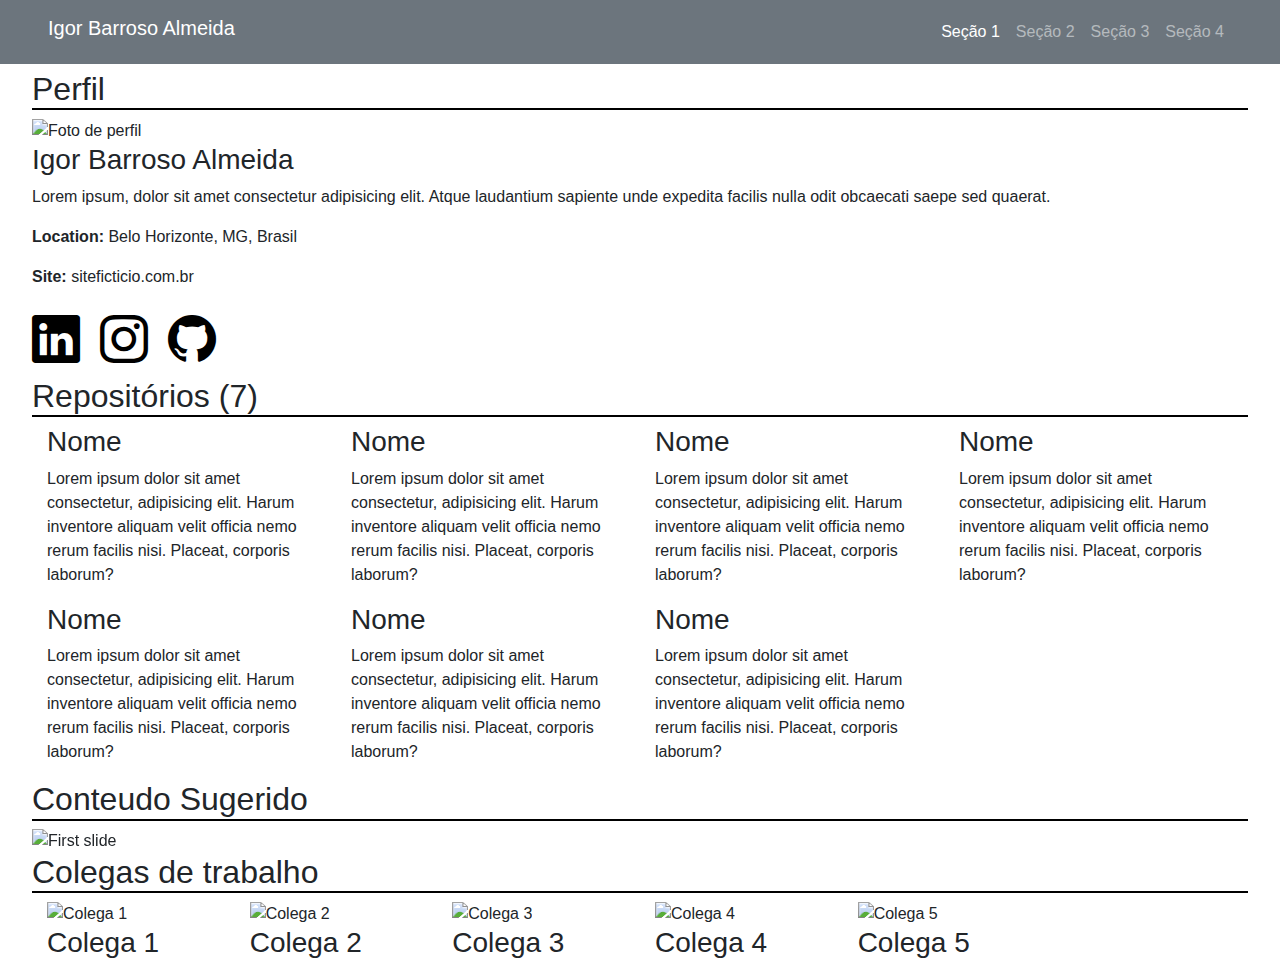
==== DIW/Trabalho_DIW/index.html @ 8259a817 "index trabalho 1 diw" ====
<!DOCTYPE html>
<html lang="pt-br">
<head>
    <meta charset="UTF-8">
    <meta name="viewport" content="width=device-width, initial-scale=1.0">
    <title>Trabalho 1 - DIW</title>


    <link rel="stylesheet" href="https://cdn.jsdelivr.net/npm/bootstrap@4.3.1/dist/css/bootstrap.min.css" integrity="sha384-ggOyR0iXCbMQv3Xipma34MD+dH/1fQ784/j6cY/iJTQUOhcWr7x9JvoRxT2MZw1T" crossorigin="anonymous">
    <link rel="stylesheet" href="assets/css/style.css">
    <link rel="stylesheet" href="https://cdn.jsdelivr.net/npm/bootstrap-icons@1.3.0/font/bootstrap-icons.css">
</head>
<body>
    <header>
        <nav class="navbar fixed-top navbar-expand-lg navbar-dark bg-secondary px-5">
            <h1 class="navbar-brand" href="#">Igor Barroso Almeida</h1>
            <button class="navbar-toggler" type="button" data-toggle="collapse" data-target="#navbarNav" aria-controls="navbarNav" aria-expanded="false" aria-label="Toggle navigation">
              <span class="navbar-toggler-icon"></span>
            </button>
            <div class="collapse navbar-collapse justify-content-end" id="navbarNav">
              <ul class="navbar-nav">
                <li class="nav-item active">
                  <a class="nav-link" href="#secao1">Seção 1</a>
                </li>
                <li class="nav-item">
                  <a class="nav-link" href="#secao2">Seção 2</a>
                </li>
                <li class="nav-item">
                  <a class="nav-link" href="#secao3">Seção 3</a>
                </li>
                <li class="nav-item">
                  <a class="nav-link" href="#secao4">Seção 4</a>
                </li>
              </ul>
            </div>
          </nav>
    </header>

    <main>
        <section id="secao1">
            <h2>Perfil</h2>
            <div class="imagem_perfil">
                <img src="assets/image/imagem1" alt="Foto de perfil">
            </div>
            <div class="detalhes_perfil">
                <h3>Igor Barroso Almeida</h3>
                <p>Lorem ipsum, dolor sit amet consectetur adipisicing elit. Atque laudantium sapiente unde expedita facilis nulla odit obcaecati saepe sed quaerat.</p>
                <p><span>Location: </span> Belo Horizonte, MG, Brasil</p>
                <p><span>Site: </span> siteficticio.com.br</p>
                <div class="redes_sociais">
                    <a href="https://www.linkedin.com/in/igor-barroso-almeida-826a2025b/"><i class="bi bi-linkedin"></i></a>
                    <a href=""><i class="bi bi-instagram"></i></a>
                    <a href="https://github.com/IgorBarrosoAlmeida"><i class="bi bi-github"></i></a>
                </div>
            </div>
        </section>

        <section id="secao2">
            <h2>Repositórios (7)</h2>
            <div class="container-fluid">
                <div class="row">
                    <div class="col-3"><h3>Nome</h3> <p>Lorem ipsum dolor sit amet consectetur, adipisicing elit. Harum inventore aliquam velit officia nemo rerum facilis nisi. Placeat, corporis laborum?</p></div>
                    <div class="col-3"><h3>Nome</h3> <p>Lorem ipsum dolor sit amet consectetur, adipisicing elit. Harum inventore aliquam velit officia nemo rerum facilis nisi. Placeat, corporis laborum?</p></div>
                    <div class="col-3"><h3>Nome</h3> <p>Lorem ipsum dolor sit amet consectetur, adipisicing elit. Harum inventore aliquam velit officia nemo rerum facilis nisi. Placeat, corporis laborum?</p></div>
                    <div class="col-3"><h3>Nome</h3> <p>Lorem ipsum dolor sit amet consectetur, adipisicing elit. Harum inventore aliquam velit officia nemo rerum facilis nisi. Placeat, corporis laborum?</p></div>
                    <div class="col-3"><h3>Nome</h3> <p>Lorem ipsum dolor sit amet consectetur, adipisicing elit. Harum inventore aliquam velit officia nemo rerum facilis nisi. Placeat, corporis laborum?</p></div>
                    <div class="col-3"><h3>Nome</h3> <p>Lorem ipsum dolor sit amet consectetur, adipisicing elit. Harum inventore aliquam velit officia nemo rerum facilis nisi. Placeat, corporis laborum?</p></div>
                    <div class="col-3"><h3>Nome</h3> <p>Lorem ipsum dolor sit amet consectetur, adipisicing elit. Harum inventore aliquam velit officia nemo rerum facilis nisi. Placeat, corporis laborum?</p></div>
                </div>
            </div>
        </section>


        <section id="secao3">
            <h2>Conteudo Sugerido</h2>
            <div id="carouselExampleControls" class="carousel slide" data-ride="carousel">
                <div class="carousel-inner">
                  <div class="carousel-item active">
                    <img class="d-block w-100" src="http://source.unsplash.com/random/900x350" alt="First slide">
                  </div>
                  <div class="carousel-item">
                    <img class="d-block w-100" src="http://source.unsplash.com/random/900x350" alt="Second slide">
                  </div>
                  <div class="carousel-item">
                    <img class="d-block w-100" src="http://source.unsplash.com/random/900x350" alt="Third slide">
                  </div>
                </div>
                <a class="carousel-control-prev" href="#carouselExampleControls" role="button" data-slide="prev">
                  <span class="carousel-control-prev-icon" aria-hidden="true"></span>
                  <span class="sr-only">Previous</span>
                </a>
                <a class="carousel-control-next" href="#carouselExampleControls" role="button" data-slide="next">
                  <span class="carousel-control-next-icon" aria-hidden="true"></span>
                  <span class="sr-only">Next</span>
                </a>
              </div>
        </section>
       
        <section id="secao4">
            <h2>Colegas de trabalho</h2>
            <div class="container-fluid">
                <div class="row">
                    <div class="colega col-2">
                        <img src="" alt="Colega 1">
                        <h3>Colega 1</h3>
                    </div>
                    <div class="colega col-2">
                        <img src="" alt="Colega 2">
                        <h3>Colega 2</h3>
                    </div>
                    <div class="colega col-2">
                        <img src="" alt="Colega 3">
                        <h3>Colega 3</h3>
                    </div>
                    <div class="colega col-2">
                        <img src="" alt="Colega 4">
                        <h3>Colega 4</h3>
                    </div>
                    <div class="colega col-2">
                        <img src="" alt="Colega 5">
                        <h3>Colega 5</h3>
                    </div>
                </div>
            </div>

        </section>
    </main>


   


    <script src="https://code.jquery.com/jquery-3.3.1.slim.min.js" integrity="sha384-q8i/X+965DzO0rT7abK41JStQIAqVgRVzpbzo5smXKp4YfRvH+8abtTE1Pi6jizo" crossorigin="anonymous"></script>
    <script src="https://cdn.jsdelivr.net/npm/popper.js@1.14.7/dist/umd/popper.min.js" integrity="sha384-UO2eT0CpHqdSJQ6hJty5KVphtPhzWj9WO1clHTMGa3JDZwrnQq4sF86dIHNDz0W1" crossorigin="anonymous"></script>
    <script src="https://cdn.jsdelivr.net/npm/bootstrap@4.3.1/dist/js/bootstrap.min.js" integrity="sha384-JjSmVgyd0p3pXB1rRibZUAYoIIy6OrQ6VrjIEaFf/nJGzIxFDsf4x0xIM+B07jRM" crossorigin="anonymous"></script>
</body>
</html>
---- DIW/Trabalho_DIW/assets/css/style.css ----
/* Estilizações gerais */
main {
    margin-top: 70px;
    width: 95%;
    margin-left: 2.5%;
}

/* Estilização da primeira seção */
h2 {
    font-size: 32px;
    border-bottom: 2px solid black;
}


.imagem_perfil {
    display: inline-block;
    width: 25%;
}


.detalhes_perfil {
    display: inline-block;
    vertical-align: top;
}


.detalhes_perfil span{
    font-weight: bold;
}


.redes_sociais{
    font-size: 48px;
    display: flex;
    gap: 20px;
    color: black;
}

.redes_sociais a {
    color: black;
}
.redes_sociais a:hover {
    color: gray;
}


/* Estilização da segunda seção */
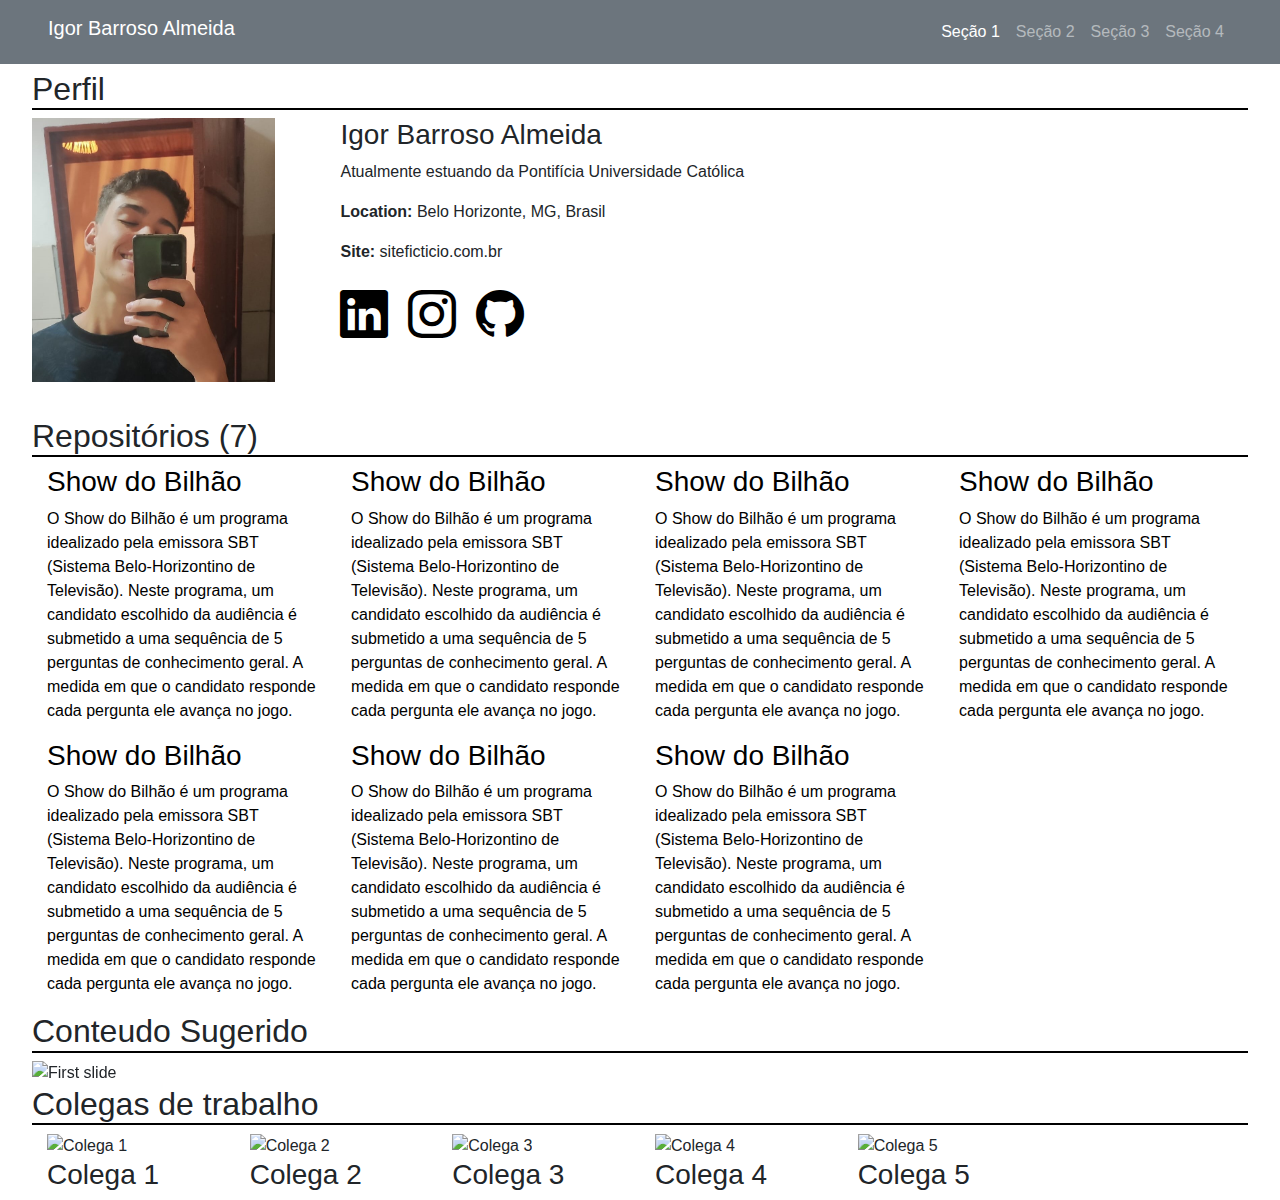
==== commit aeda2f4b: "subindo parte do trabalho de diw" ====
--- a/DIW/Trabalho_DIW/index.html
+++ b/DIW/Trabalho_DIW/index.html
@@ -7,9 +7,9 @@
 
 
     <link rel="stylesheet" href="https://cdn.jsdelivr.net/npm/bootstrap@4.3.1/dist/css/bootstrap.min.css" integrity="sha384-ggOyR0iXCbMQv3Xipma34MD+dH/1fQ784/j6cY/iJTQUOhcWr7x9JvoRxT2MZw1T" crossorigin="anonymous">
+    <link rel="stylesheet" href="https://cdn.jsdelivr.net/npm/bootstrap-icons@1.3.0/font/bootstrap-icons.css">
     <link rel="stylesheet" href="assets/css/style.css">
-    <link rel="stylesheet" href="https://cdn.jsdelivr.net/npm/bootstrap-icons@1.3.0/font/bootstrap-icons.css">
-</head>
+  </head>
 <body>
     <header>
         <nav class="navbar fixed-top navbar-expand-lg navbar-dark bg-secondary px-5">
@@ -40,11 +40,11 @@
         <section id="secao1">
             <h2>Perfil</h2>
             <div class="imagem_perfil">
-                <img src="assets/image/imagem1" alt="Foto de perfil">
+                <img src="assets/image/pefil.jpeg" alt="Foto de perfil">
             </div>
             <div class="detalhes_perfil">
                 <h3>Igor Barroso Almeida</h3>
-                <p>Lorem ipsum, dolor sit amet consectetur adipisicing elit. Atque laudantium sapiente unde expedita facilis nulla odit obcaecati saepe sed quaerat.</p>
+                <p>Atualmente estuando da Pontifícia Universidade Católica</p>
                 <p><span>Location: </span> Belo Horizonte, MG, Brasil</p>
                 <p><span>Site: </span> siteficticio.com.br</p>
                 <div class="redes_sociais">
@@ -58,14 +58,28 @@
         <section id="secao2">
             <h2>Repositórios (7)</h2>
             <div class="container-fluid">
-                <div class="row">
-                    <div class="col-3"><h3>Nome</h3> <p>Lorem ipsum dolor sit amet consectetur, adipisicing elit. Harum inventore aliquam velit officia nemo rerum facilis nisi. Placeat, corporis laborum?</p></div>
-                    <div class="col-3"><h3>Nome</h3> <p>Lorem ipsum dolor sit amet consectetur, adipisicing elit. Harum inventore aliquam velit officia nemo rerum facilis nisi. Placeat, corporis laborum?</p></div>
-                    <div class="col-3"><h3>Nome</h3> <p>Lorem ipsum dolor sit amet consectetur, adipisicing elit. Harum inventore aliquam velit officia nemo rerum facilis nisi. Placeat, corporis laborum?</p></div>
-                    <div class="col-3"><h3>Nome</h3> <p>Lorem ipsum dolor sit amet consectetur, adipisicing elit. Harum inventore aliquam velit officia nemo rerum facilis nisi. Placeat, corporis laborum?</p></div>
-                    <div class="col-3"><h3>Nome</h3> <p>Lorem ipsum dolor sit amet consectetur, adipisicing elit. Harum inventore aliquam velit officia nemo rerum facilis nisi. Placeat, corporis laborum?</p></div>
-                    <div class="col-3"><h3>Nome</h3> <p>Lorem ipsum dolor sit amet consectetur, adipisicing elit. Harum inventore aliquam velit officia nemo rerum facilis nisi. Placeat, corporis laborum?</p></div>
-                    <div class="col-3"><h3>Nome</h3> <p>Lorem ipsum dolor sit amet consectetur, adipisicing elit. Harum inventore aliquam velit officia nemo rerum facilis nisi. Placeat, corporis laborum?</p></div>
+                <div class="row repositorios">
+                    <a href="repo.html" target="_blank" class="col-3">
+                      <div><h3>Show do Bilhão</h3> <p>O Show do Bilhão é um programa idealizado pela emissora SBT (Sistema Belo-Horizontino de Televisão). Neste programa, um candidato escolhido da audiência é submetido a uma sequência de 5 perguntas de conhecimento geral. A medida em que o candidato responde cada pergunta ele avança no jogo.</p></div>
+                    </a>
+                    <a href="repo.html" target="_blank" class="col-3">
+                      <div><h3>Show do Bilhão</h3> <p>O Show do Bilhão é um programa idealizado pela emissora SBT (Sistema Belo-Horizontino de Televisão). Neste programa, um candidato escolhido da audiência é submetido a uma sequência de 5 perguntas de conhecimento geral. A medida em que o candidato responde cada pergunta ele avança no jogo.</p></div>
+                    </a>
+                    <a href="repo.html" target="_blank" class="col-3">
+                      <div><h3>Show do Bilhão</h3> <p>O Show do Bilhão é um programa idealizado pela emissora SBT (Sistema Belo-Horizontino de Televisão). Neste programa, um candidato escolhido da audiência é submetido a uma sequência de 5 perguntas de conhecimento geral. A medida em que o candidato responde cada pergunta ele avança no jogo.</p></div>
+                    </a>
+                    <a href="repo.html" target="_blank" class="col-3">
+                      <div><h3>Show do Bilhão</h3> <p>O Show do Bilhão é um programa idealizado pela emissora SBT (Sistema Belo-Horizontino de Televisão). Neste programa, um candidato escolhido da audiência é submetido a uma sequência de 5 perguntas de conhecimento geral. A medida em que o candidato responde cada pergunta ele avança no jogo.</p></div>
+                    </a>
+                    <a href="repo.html" target="_blank" class="col-3">
+                      <div><h3>Show do Bilhão</h3> <p>O Show do Bilhão é um programa idealizado pela emissora SBT (Sistema Belo-Horizontino de Televisão). Neste programa, um candidato escolhido da audiência é submetido a uma sequência de 5 perguntas de conhecimento geral. A medida em que o candidato responde cada pergunta ele avança no jogo.</p></div>
+                    </a>
+                    <a href="repo.html" target="_blank" class="col-3">
+                      <div><h3>Show do Bilhão</h3> <p>O Show do Bilhão é um programa idealizado pela emissora SBT (Sistema Belo-Horizontino de Televisão). Neste programa, um candidato escolhido da audiência é submetido a uma sequência de 5 perguntas de conhecimento geral. A medida em que o candidato responde cada pergunta ele avança no jogo.</p></div>
+                    </a>
+                    <a href="repo.html" target="_blank" class="col-3">
+                      <div><h3>Show do Bilhão</h3> <p>O Show do Bilhão é um programa idealizado pela emissora SBT (Sistema Belo-Horizontino de Televisão). Neste programa, um candidato escolhido da audiência é submetido a uma sequência de 5 perguntas de conhecimento geral. A medida em que o candidato responde cada pergunta ele avança no jogo.</p></div>
+                    </a>
                 </div>
             </div>
         </section>
--- a/DIW/Trabalho_DIW/assets/css/style.css
+++ b/DIW/Trabalho_DIW/assets/css/style.css
@@ -6,17 +6,23 @@
 }
 
 /* Estilização da primeira seção */
+#secao1 {
+    margin-bottom: 35px;
+}
+
 h2 {
     font-size: 32px;
     border-bottom: 2px solid black;
 }
-
 
 .imagem_perfil {
     display: inline-block;
     width: 25%;
 }
 
+.imagem_perfil img {
+    width: 80%;
+}
 
 .detalhes_perfil {
     display: inline-block;
@@ -43,5 +49,9 @@
     color: gray;
 }
 
+/* Estilização da segunda seção */
+.repositorios a {
+    color: black;
+}
 
-/* Estilização da segunda seção */
+/* Estilização da página de repositório */
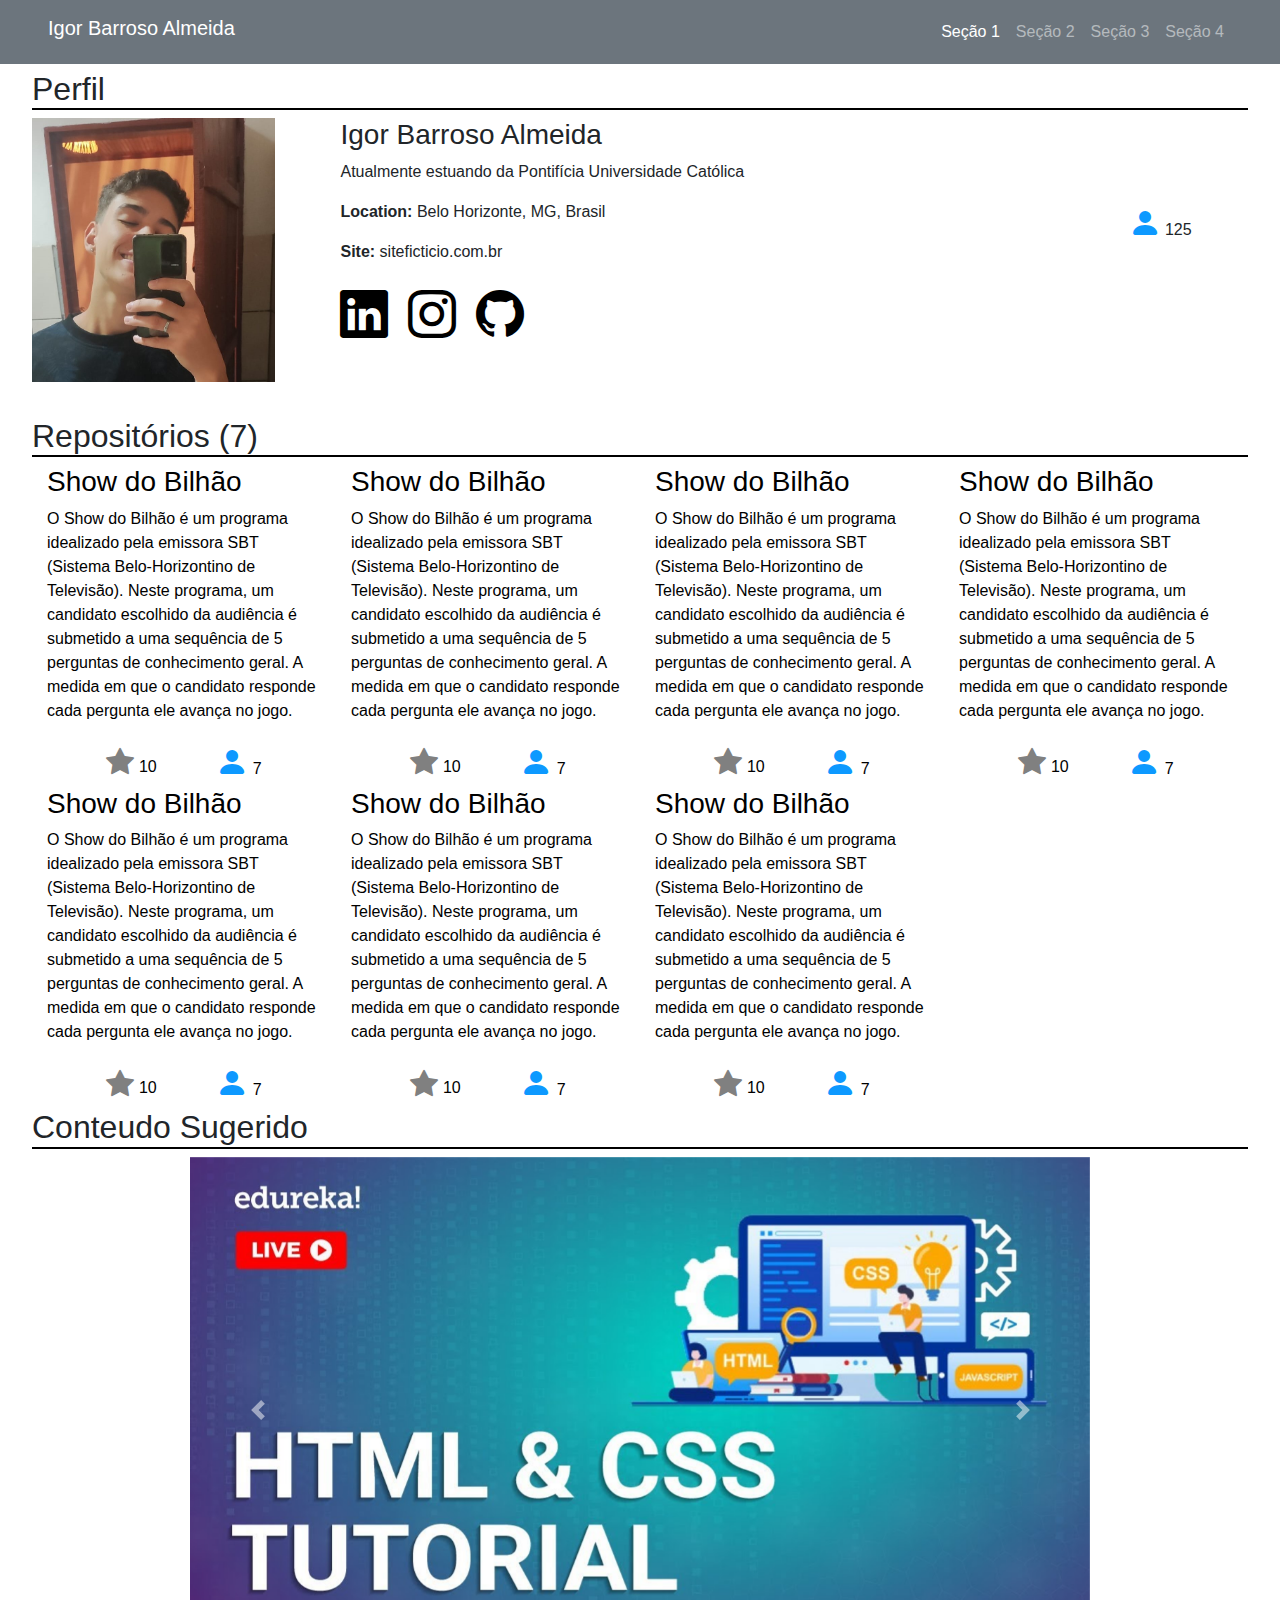
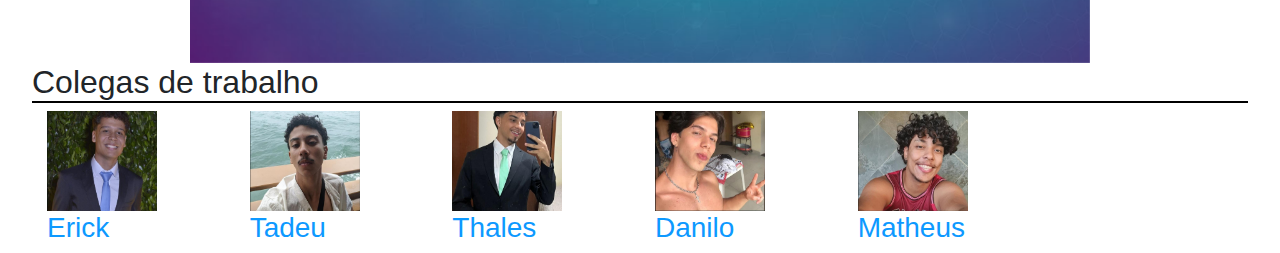
==== commit 45140d87: "termino do trabalho 1 de diw" ====
--- a/DIW/Trabalho_DIW/index.html
+++ b/DIW/Trabalho_DIW/index.html
@@ -45,8 +45,15 @@
             <div class="detalhes_perfil">
                 <h3>Igor Barroso Almeida</h3>
                 <p>Atualmente estuando da Pontifícia Universidade Católica</p>
-                <p><span>Location: </span> Belo Horizonte, MG, Brasil</p>
-                <p><span>Site: </span> siteficticio.com.br</p>
+                <div class="info">
+                  <div>
+                    <p><span>Location: </span> Belo Horizonte, MG, Brasil</p>
+                    <p><span>Site: </span> siteficticio.com.br</p>
+                  </div>
+                  
+                  <div><i class="bi bi-person-fill"></i> 125</div>
+                </div>
+                
                 <div class="redes_sociais">
                     <a href="https://www.linkedin.com/in/igor-barroso-almeida-826a2025b/"><i class="bi bi-linkedin"></i></a>
                     <a href=""><i class="bi bi-instagram"></i></a>
@@ -59,44 +66,92 @@
             <h2>Repositórios (7)</h2>
             <div class="container-fluid">
                 <div class="row repositorios">
-                    <a href="repo.html" target="_blank" class="col-3">
-                      <div><h3>Show do Bilhão</h3> <p>O Show do Bilhão é um programa idealizado pela emissora SBT (Sistema Belo-Horizontino de Televisão). Neste programa, um candidato escolhido da audiência é submetido a uma sequência de 5 perguntas de conhecimento geral. A medida em que o candidato responde cada pergunta ele avança no jogo.</p></div>
-                    </a>
-                    <a href="repo.html" target="_blank" class="col-3">
-                      <div><h3>Show do Bilhão</h3> <p>O Show do Bilhão é um programa idealizado pela emissora SBT (Sistema Belo-Horizontino de Televisão). Neste programa, um candidato escolhido da audiência é submetido a uma sequência de 5 perguntas de conhecimento geral. A medida em que o candidato responde cada pergunta ele avança no jogo.</p></div>
-                    </a>
-                    <a href="repo.html" target="_blank" class="col-3">
-                      <div><h3>Show do Bilhão</h3> <p>O Show do Bilhão é um programa idealizado pela emissora SBT (Sistema Belo-Horizontino de Televisão). Neste programa, um candidato escolhido da audiência é submetido a uma sequência de 5 perguntas de conhecimento geral. A medida em que o candidato responde cada pergunta ele avança no jogo.</p></div>
-                    </a>
-                    <a href="repo.html" target="_blank" class="col-3">
-                      <div><h3>Show do Bilhão</h3> <p>O Show do Bilhão é um programa idealizado pela emissora SBT (Sistema Belo-Horizontino de Televisão). Neste programa, um candidato escolhido da audiência é submetido a uma sequência de 5 perguntas de conhecimento geral. A medida em que o candidato responde cada pergunta ele avança no jogo.</p></div>
-                    </a>
-                    <a href="repo.html" target="_blank" class="col-3">
-                      <div><h3>Show do Bilhão</h3> <p>O Show do Bilhão é um programa idealizado pela emissora SBT (Sistema Belo-Horizontino de Televisão). Neste programa, um candidato escolhido da audiência é submetido a uma sequência de 5 perguntas de conhecimento geral. A medida em que o candidato responde cada pergunta ele avança no jogo.</p></div>
-                    </a>
-                    <a href="repo.html" target="_blank" class="col-3">
-                      <div><h3>Show do Bilhão</h3> <p>O Show do Bilhão é um programa idealizado pela emissora SBT (Sistema Belo-Horizontino de Televisão). Neste programa, um candidato escolhido da audiência é submetido a uma sequência de 5 perguntas de conhecimento geral. A medida em que o candidato responde cada pergunta ele avança no jogo.</p></div>
-                    </a>
-                    <a href="repo.html" target="_blank" class="col-3">
-                      <div><h3>Show do Bilhão</h3> <p>O Show do Bilhão é um programa idealizado pela emissora SBT (Sistema Belo-Horizontino de Televisão). Neste programa, um candidato escolhido da audiência é submetido a uma sequência de 5 perguntas de conhecimento geral. A medida em que o candidato responde cada pergunta ele avança no jogo.</p></div>
-                    </a>
-                </div>
-            </div>
-        </section>
-
+                    <a href="repo.html" target="_blank" class="col-sm-12 col-md-3">
+                      <div>
+                        <h3>Show do Bilhão</h3>
+                        <p>O Show do Bilhão é um programa idealizado pela emissora SBT (Sistema Belo-Horizontino de Televisão). Neste programa, um candidato escolhido da audiência é submetido a uma sequência de 5 perguntas de conhecimento geral. A medida em que o candidato responde cada pergunta ele avança no jogo.</p>
+                        <div class="icons">
+                          <div><i class="bi bi-star-fill"></i> 10</div>
+                          <div><i class="bi bi-person-fill"></i> 7</div>
+                        </div>
+                      </div>
+                    </a>
+                    <a href="repo.html" target="_blank" class="col-sm-12 col-md-3">
+                      <div>
+                        <h3>Show do Bilhão</h3>
+                        <p>O Show do Bilhão é um programa idealizado pela emissora SBT (Sistema Belo-Horizontino de Televisão). Neste programa, um candidato escolhido da audiência é submetido a uma sequência de 5 perguntas de conhecimento geral. A medida em que o candidato responde cada pergunta ele avança no jogo.</p>
+                        <div class="icons">
+                          <div><i class="bi bi-star-fill"></i> 10</div>
+                          <div><i class="bi bi-person-fill"></i> 7</div>
+                        </div>
+                      </div>
+                    </a>
+                    <a href="repo.html" target="_blank" class="col-sm-12 col-md-3">
+                      <div>
+                        <h3>Show do Bilhão</h3>
+                        <p>O Show do Bilhão é um programa idealizado pela emissora SBT (Sistema Belo-Horizontino de Televisão). Neste programa, um candidato escolhido da audiência é submetido a uma sequência de 5 perguntas de conhecimento geral. A medida em que o candidato responde cada pergunta ele avança no jogo.</p>
+                        <div class="icons">
+                          <div><i class="bi bi-star-fill"></i> 10</div>
+                          <div><i class="bi bi-person-fill"></i> 7</div>
+                        </div>
+                      </div>
+                    </a>
+                    <a href="repo.html" target="_blank" class="col-sm-12 col-md-3">
+                      <div>
+                        <h3>Show do Bilhão</h3>
+                        <p>O Show do Bilhão é um programa idealizado pela emissora SBT (Sistema Belo-Horizontino de Televisão). Neste programa, um candidato escolhido da audiência é submetido a uma sequência de 5 perguntas de conhecimento geral. A medida em que o candidato responde cada pergunta ele avança no jogo.</p>
+                        <div class="icons">
+                          <div><i class="bi bi-star-fill"></i> 10</div>
+                          <div><i class="bi bi-person-fill"></i> 7</div>
+                        </div>
+                      </div>
+                    </a>
+                    <a href="repo.html" target="_blank" class="col-sm-12 col-md-3">
+                      <div>
+                        <h3>Show do Bilhão</h3>
+                        <p>O Show do Bilhão é um programa idealizado pela emissora SBT (Sistema Belo-Horizontino de Televisão). Neste programa, um candidato escolhido da audiência é submetido a uma sequência de 5 perguntas de conhecimento geral. A medida em que o candidato responde cada pergunta ele avança no jogo.</p>
+                        <div class="icons">
+                          <div><i class="bi bi-star-fill"></i> 10</div>
+                          <div><i class="bi bi-person-fill"></i> 7</div>
+                        </div>
+                      </div>
+                    </a>
+                    <a href="repo.html" target="_blank" class="col-sm-12 col-md-3">
+                      <div>
+                        <h3>Show do Bilhão</h3>
+                        <p>O Show do Bilhão é um programa idealizado pela emissora SBT (Sistema Belo-Horizontino de Televisão). Neste programa, um candidato escolhido da audiência é submetido a uma sequência de 5 perguntas de conhecimento geral. A medida em que o candidato responde cada pergunta ele avança no jogo.</p>
+                        <div class="icons">
+                          <div><i class="bi bi-star-fill"></i> 10</div>
+                          <div><i class="bi bi-person-fill"></i> 7</div>
+                        </div>
+                      </div>
+                    </a>
+                    <a href="repo.html" target="_blank" class="col-sm-12 col-md-3">
+                      <div>
+                        <h3>Show do Bilhão</h3>
+                        <p>O Show do Bilhão é um programa idealizado pela emissora SBT (Sistema Belo-Horizontino de Televisão). Neste programa, um candidato escolhido da audiência é submetido a uma sequência de 5 perguntas de conhecimento geral. A medida em que o candidato responde cada pergunta ele avança no jogo.</p>
+                        <div class="icons">
+                          <div><i class="bi bi-star-fill"></i> 10</div>
+                          <div><i class="bi bi-person-fill"></i> 7</div>
+                        </div>
+                      </div>
+                    </a>
+                </div>
+            </div>
+        </section>
 
         <section id="secao3">
             <h2>Conteudo Sugerido</h2>
             <div id="carouselExampleControls" class="carousel slide" data-ride="carousel">
                 <div class="carousel-inner">
                   <div class="carousel-item active">
-                    <img class="d-block w-100" src="http://source.unsplash.com/random/900x350" alt="First slide">
+                    <img class="d-block w-100" src="assets/image/HTMLCSS.jpg" alt="First slide">
                   </div>
                   <div class="carousel-item">
-                    <img class="d-block w-100" src="http://source.unsplash.com/random/900x350" alt="Second slide">
+                    <img class="d-block w-100" src="assets/image/Bootstrap.jpeg" alt="Second slide">
                   </div>
                   <div class="carousel-item">
-                    <img class="d-block w-100" src="http://source.unsplash.com/random/900x350" alt="Third slide">
+                    <img class="d-block w-100" src="assets/image/javascript-para-iniciantes.jpg" alt="Third slide">
                   </div>
                 </div>
                 <a class="carousel-control-prev" href="#carouselExampleControls" role="button" data-slide="prev">
@@ -114,25 +169,25 @@
             <h2>Colegas de trabalho</h2>
             <div class="container-fluid">
                 <div class="row">
-                    <div class="colega col-2">
-                        <img src="" alt="Colega 1">
-                        <h3>Colega 1</h3>
-                    </div>
-                    <div class="colega col-2">
-                        <img src="" alt="Colega 2">
-                        <h3>Colega 2</h3>
-                    </div>
-                    <div class="colega col-2">
-                        <img src="" alt="Colega 3">
-                        <h3>Colega 3</h3>
-                    </div>
-                    <div class="colega col-2">
-                        <img src="" alt="Colega 4">
-                        <h3>Colega 4</h3>
-                    </div>
-                    <div class="colega col-2">
-                        <img src="" alt="Colega 5">
-                        <h3>Colega 5</h3>
+                    <div class="colega col-sm-12 col-md-2">
+                        <img src="assets/image/Colega1.jpeg" alt="Colega 1">
+                        <h3>Erick</h3>
+                    </div>
+                    <div class="colega col-sm-12 col-md-2">
+                        <img src="assets/image/Colega2.jpeg" alt="Colega 2">
+                        <h3>Tadeu</h3>
+                    </div>
+                    <div class="colega col-sm-12 col-md-2">
+                        <img src="assets/image/Colega3.jpeg" alt="Colega 3">
+                        <h3>Thales</h3>
+                    </div>
+                    <div class="colega col-sm-12 col-md-2">
+                        <img src="assets/image/Colega4.jpeg" alt="Colega 4">
+                        <h3>Danilo</h3>
+                    </div>
+                    <div class="colega col-sm-12 col-md-2">
+                        <img src="assets/image/Colega5.jpeg" alt="Colega 5">
+                        <h3>Matheus</h3>
                     </div>
                 </div>
             </div>
--- a/DIW/Trabalho_DIW/assets/css/style.css
+++ b/DIW/Trabalho_DIW/assets/css/style.css
@@ -27,13 +27,12 @@
 .detalhes_perfil {
     display: inline-block;
     vertical-align: top;
+    max-width: 70%;
 }
-
 
 .detalhes_perfil span{
     font-weight: bold;
 }
-
 
 .redes_sociais{
     font-size: 48px;
@@ -45,6 +44,7 @@
 .redes_sociais a {
     color: black;
 }
+
 .redes_sociais a:hover {
     color: gray;
 }
@@ -54,4 +54,91 @@
     color: black;
 }
 
-/* Estilização da página de repositório */
+.bi-star-fill {
+    font-size: 28px;
+    color: gray;
+}
+
+.bi-person-fill {
+    font-size: 32px;
+    color: #0D99FF;
+}
+
+.icons, .repo_icons {
+    display: flex;
+    justify-content: space-evenly;
+    align-items: center;
+}
+
+/* Estilização da seção 3 */
+.carousel {
+    max-width: 900px;
+    margin: 0 auto;
+}
+
+/* Estilização da seção 4 */
+.colega img{
+    width: 110px;
+    height: 100px;
+}
+
+.colega h3 {
+    color: #0D99FF;
+}
+
+.detalhes_perfil {
+    width: 100%;
+}
+
+.detalhes_perfil .info {
+    display: flex;
+    justify-content: space-between;
+    flex-wrap: wrap;
+}
+
+/* Estilização da pagina de repositorio */
+.repo_sect h4{
+    color: #0D99FF;
+}
+
+.detalhes_repo--content {
+    display: inline-block;
+    width: 90%;
+}
+
+.repo_icons {
+    max-width: 10%;
+    display: inline-block;
+    vertical-align: top;
+}
+
+.topicos {
+    width: 40%;
+    display: flex;
+    justify-content: flex-start;
+    gap: 20px;
+}
+
+.topicos button {
+    background-color: #0D99FF;
+    border: none;
+    border-radius: 20px;
+    padding: 10px;
+    color: white;
+}
+
+.topicos button:hover {
+    background-color: #097fd4;
+}
+
+/* Estilização de dispositivos pequenos */
+@media screen and (max-width: 992px) {
+    .imagem_perfil {
+        display: block;
+        width: 80%;
+    }
+
+    main {
+        margin-top: 100px;
+    }
+}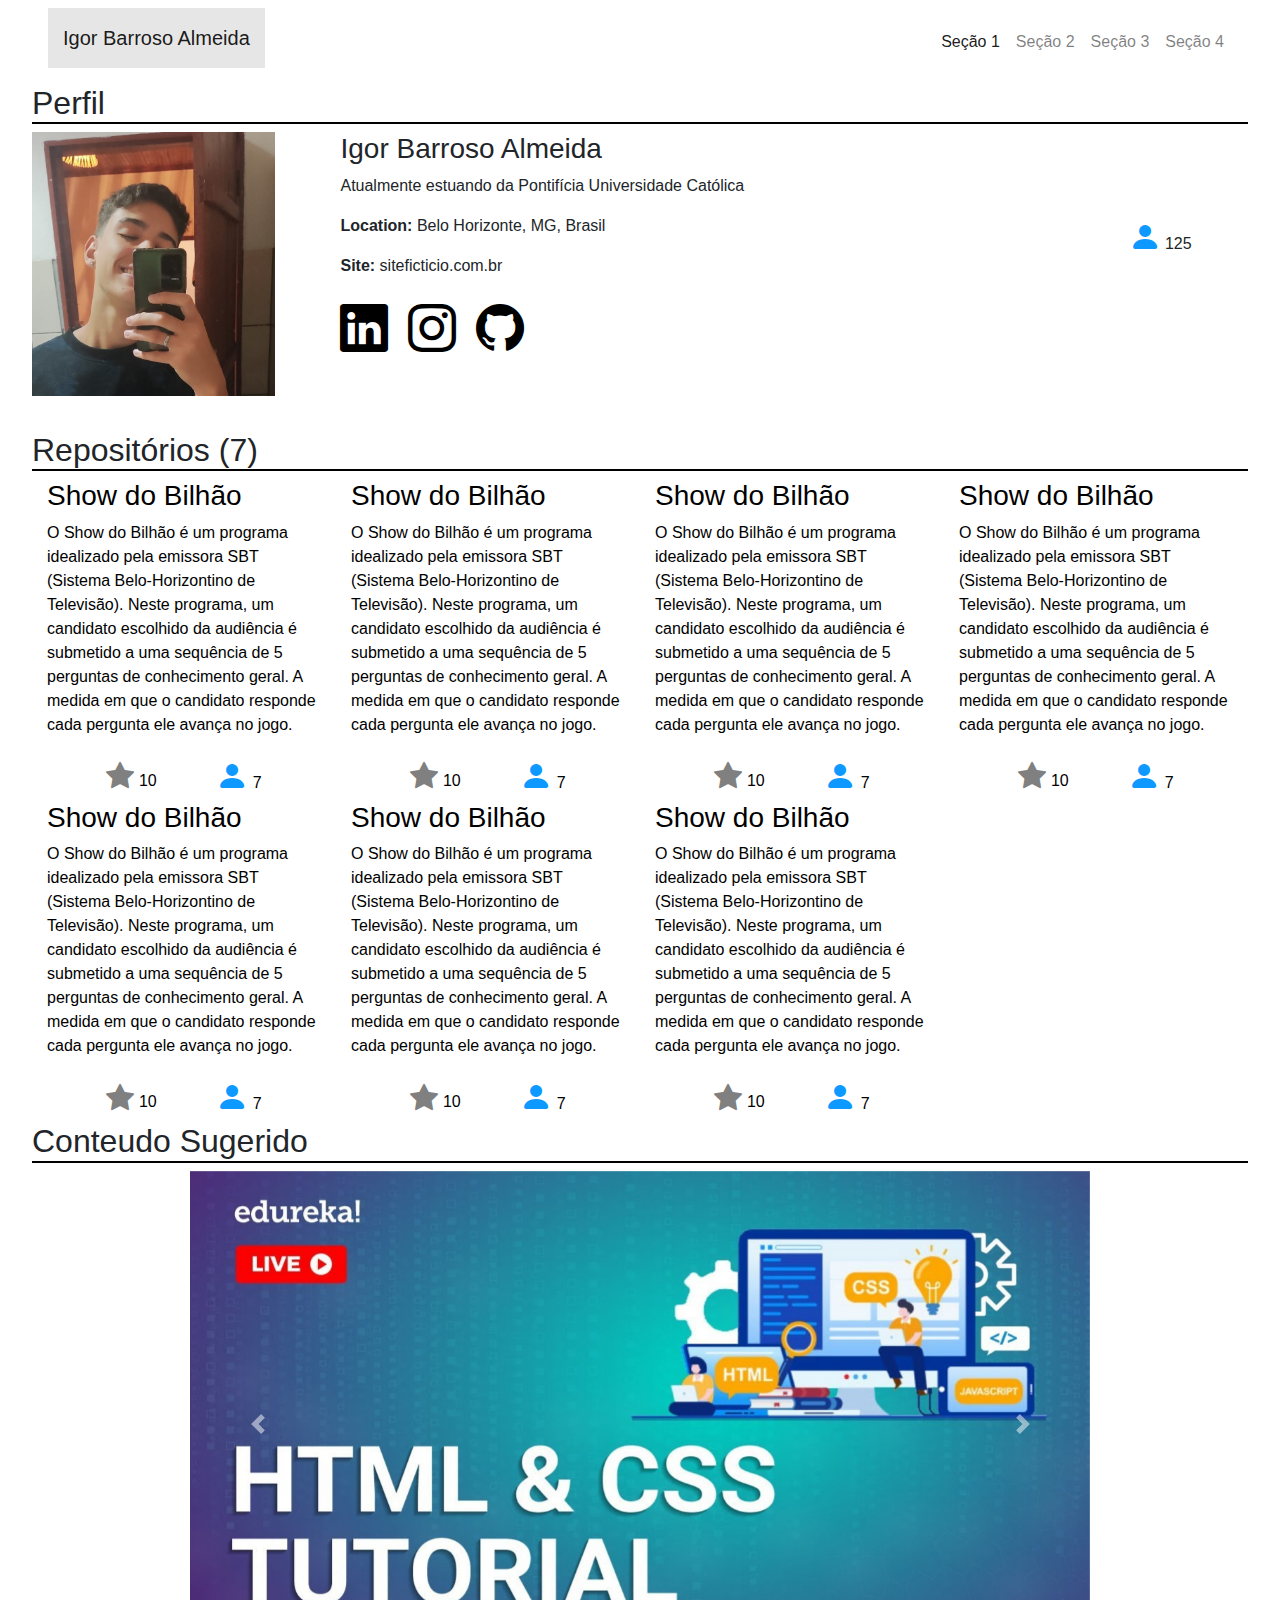
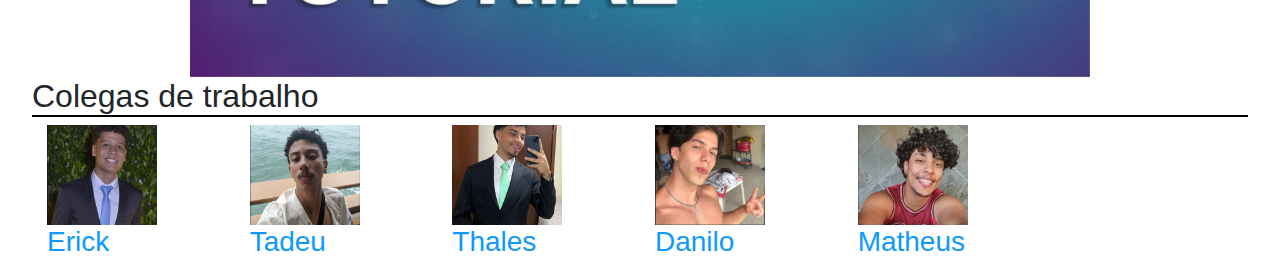
==== commit 1bf6406f: "commit final" ====
--- a/DIW/Trabalho_DIW/index.html
+++ b/DIW/Trabalho_DIW/index.html
@@ -12,7 +12,7 @@
   </head>
 <body>
     <header>
-        <nav class="navbar fixed-top navbar-expand-lg navbar-dark bg-secondary px-5">
+        <nav class="navbar navbar-expand-lg navbar-light px-5">
             <h1 class="navbar-brand" href="#">Igor Barroso Almeida</h1>
             <button class="navbar-toggler" type="button" data-toggle="collapse" data-target="#navbarNav" aria-controls="navbarNav" aria-expanded="false" aria-label="Toggle navigation">
               <span class="navbar-toggler-icon"></span>
--- a/DIW/Trabalho_DIW/assets/css/style.css
+++ b/DIW/Trabalho_DIW/assets/css/style.css
@@ -1,8 +1,13 @@
 /* Estilizações gerais */
 main {
-    margin-top: 70px;
     width: 95%;
     margin-left: 2.5%;
+}
+
+.navbar-brand {
+    background-color: #E6E6E6;
+    padding: 15px;
+    
 }
 
 /* Estilização da primeira seção */
@@ -137,8 +142,4 @@
         display: block;
         width: 80%;
     }
-
-    main {
-        margin-top: 100px;
-    }
 }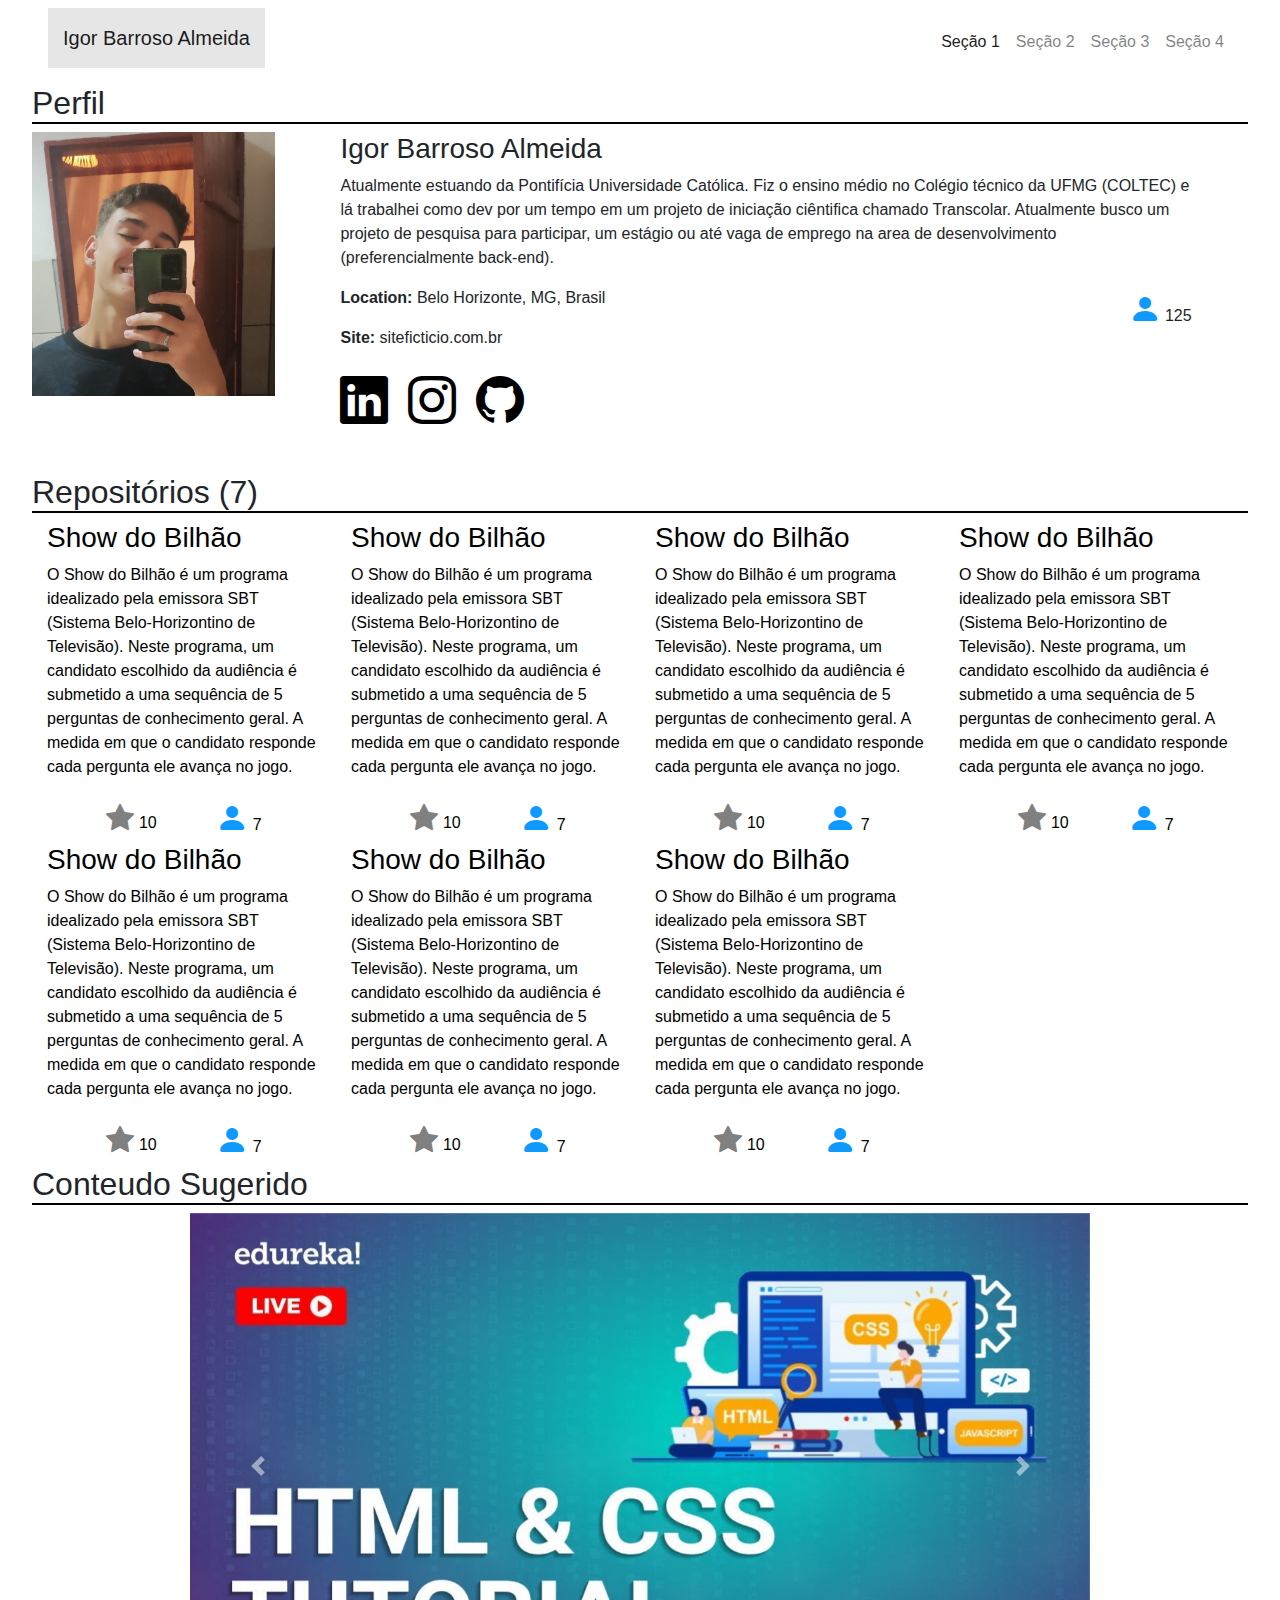
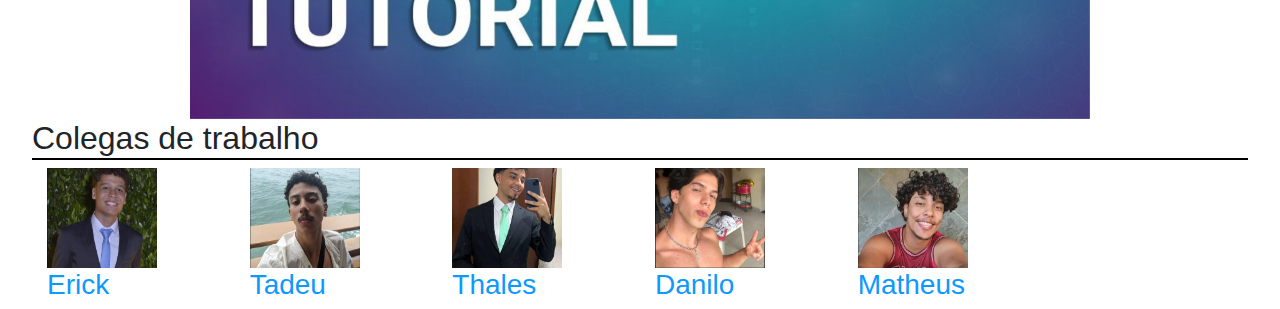
==== commit e006d9ad: "adiciona descrição perfil" ====
--- a/DIW/Trabalho_DIW/index.html
+++ b/DIW/Trabalho_DIW/index.html
@@ -44,7 +44,7 @@
             </div>
             <div class="detalhes_perfil">
                 <h3>Igor Barroso Almeida</h3>
-                <p>Atualmente estuando da Pontifícia Universidade Católica</p>
+                <p>Atualmente estuando da Pontifícia Universidade Católica. Fiz o ensino médio no Colégio técnico da UFMG (COLTEC) e lá trabalhei como dev por um tempo em um projeto de iniciação ciêntifica chamado Transcolar. Atualmente busco um projeto de pesquisa para participar, um estágio ou até vaga de emprego na area de desenvolvimento (preferencialmente back-end).</p>
                 <div class="info">
                   <div>
                     <p><span>Location: </span> Belo Horizonte, MG, Brasil</p>
